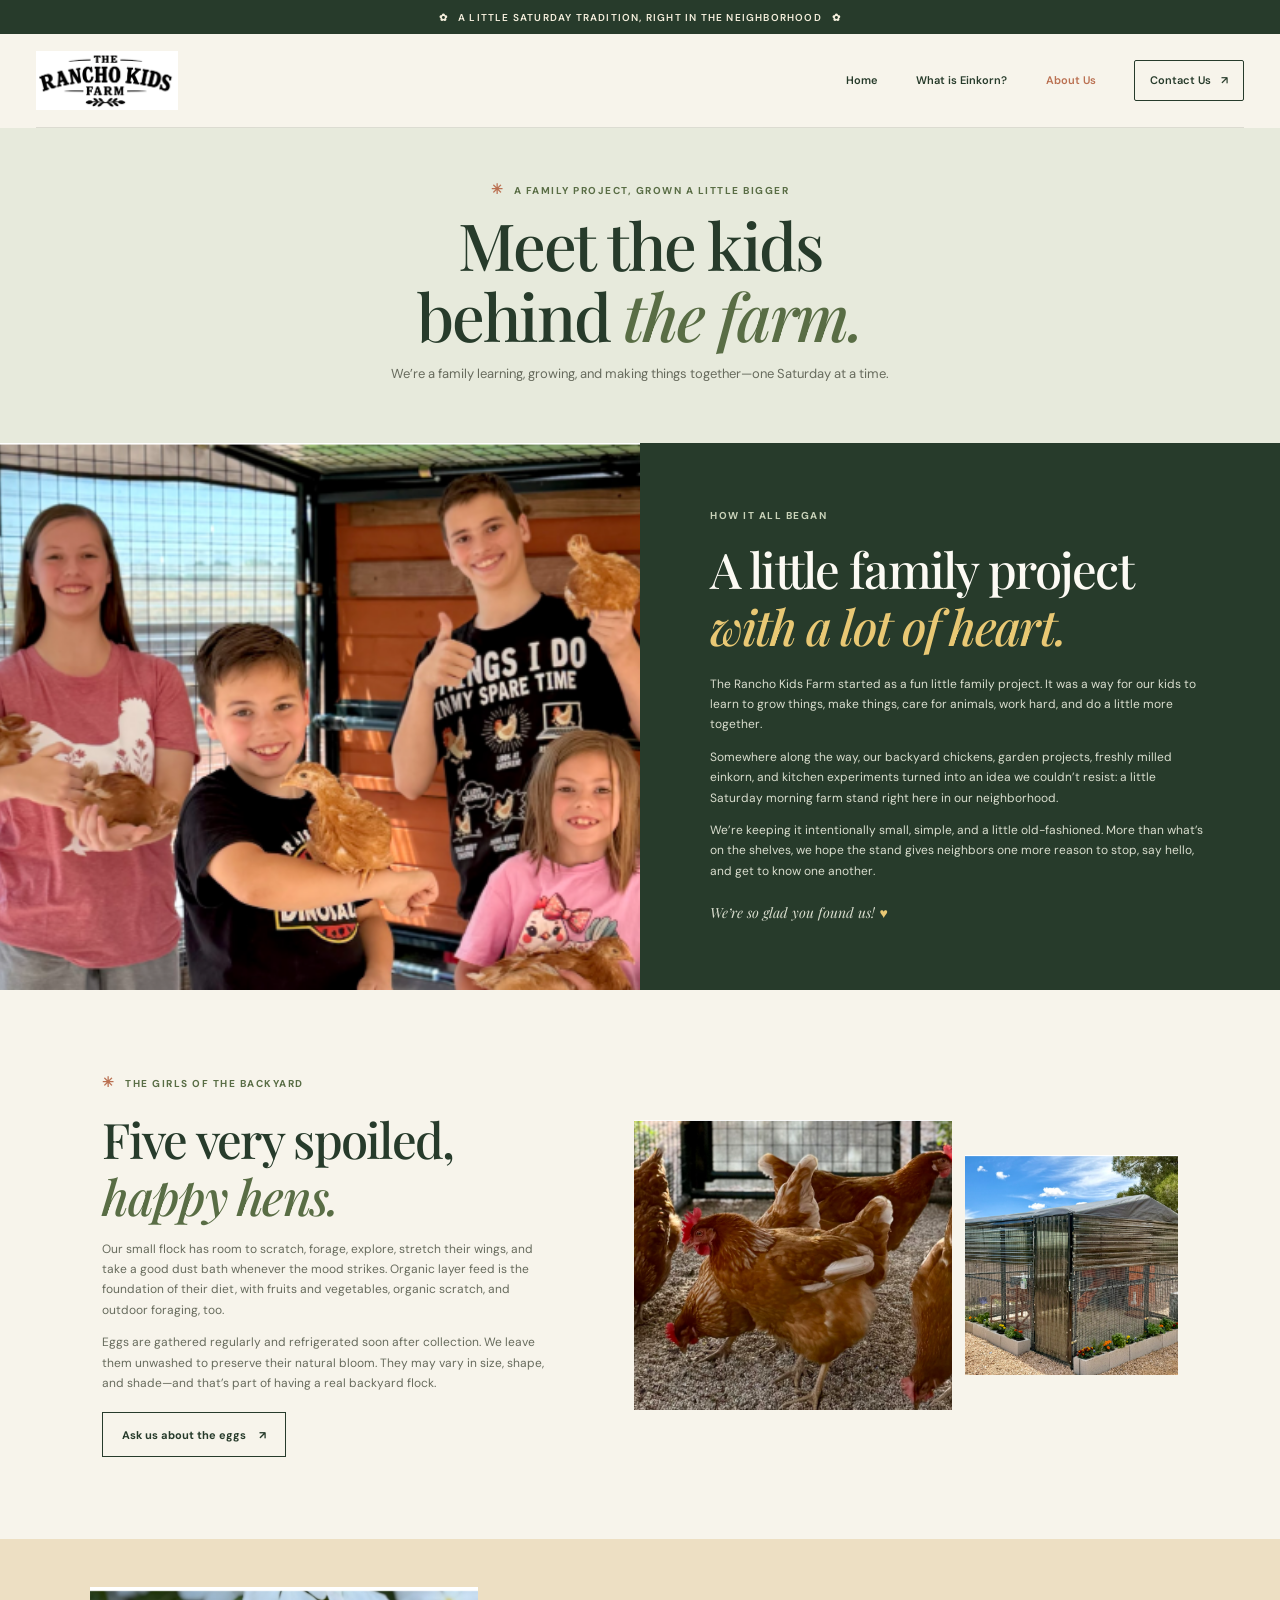
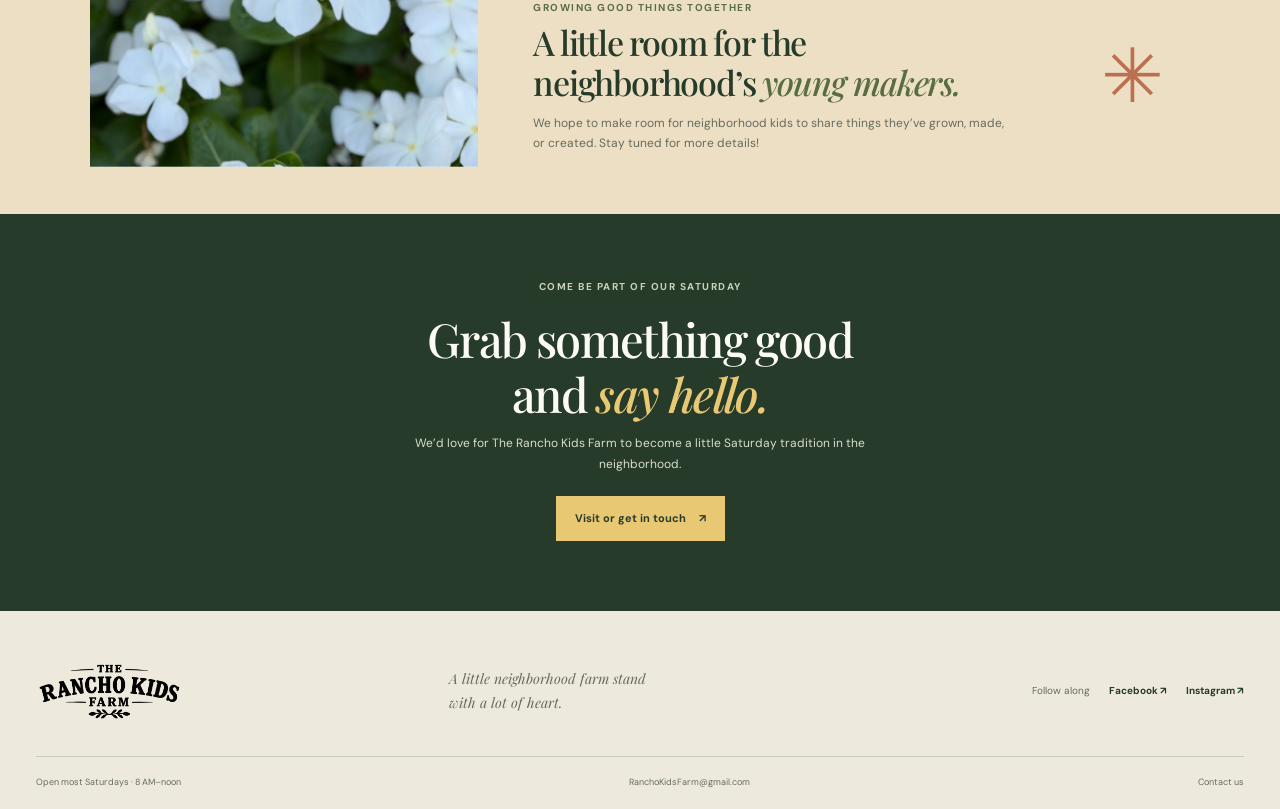
==== about.html @ 4bad3ba6 "Add files via upload" ====
<!doctype html>
<html lang="en">
  <head>
    <meta charset="utf-8">
    <meta name="viewport" content="width=device-width, initial-scale=1">
    <meta name="theme-color" content="#f7f4eb">
    <meta name="description" content="Meet the family, kids, and backyard hens behind The Rancho Kids Farm, a little neighborhood farm stand with a lot of heart.">
    <title>About Us | The Rancho Kids Farm</title>
    <link rel="preconnect" href="https://fonts.googleapis.com">
    <link rel="preconnect" href="https://fonts.gstatic.com" crossorigin>
    <link href="https://fonts.googleapis.com/css2?family=DM+Sans:wght@400;500;600;700&family=Playfair+Display:wght@500;600;700&display=swap" rel="stylesheet">
    <link rel="stylesheet" href="styles.css">
    <script src="script.js" defer></script>
  </head>
  <body>
    <a class="skip-link" href="#main">Skip to content</a>
    <div class="announcement"><span aria-hidden="true">✿</span> A little Saturday tradition, right in the neighborhood <span aria-hidden="true">✿</span></div>
    <header class="site-header">
      <a class="brand" href="index.html" aria-label="The Rancho Kids Farm home"><img src="assets/rancho-kids-farm-logo.png" alt="The Rancho Kids Farm"></a>
      <button class="menu-toggle" type="button" aria-expanded="false" aria-controls="primary-navigation"><span class="menu-toggle__label">Menu</span><span class="menu-toggle__icon" aria-hidden="true"><span></span><span></span></span></button>
      <nav class="navigation" id="primary-navigation" aria-label="Main navigation"><a href="index.html">Home</a><a href="einkorn.html">What is Einkorn?</a><a href="about.html" aria-current="page">About Us</a><a class="navigation__visit" href="contact.html">Contact Us <span aria-hidden="true">↗</span></a></nav>
    </header>
    <main id="main">
      <section class="page-hero page-hero--about">
        <p class="eyebrow"><span>✳</span> A family project, grown a little bigger</p>
        <h1>Meet the kids<br>behind <em>the farm.</em></h1>
        <p>We’re a family learning, growing, and making things together—one Saturday at a time.</p>
      </section>
      <section class="about-story">
        <div class="about-story__image"><img src="assets/rancho-kids.png" alt="The Rancho Kids spending time with their backyard chickens"></div>
        <div class="about-story__copy">
          <p class="eyebrow">How it all began</p><h2>A little family project <em>with a lot of heart.</em></h2>
          <p>The Rancho Kids Farm started as a fun little family project. It was a way for our kids to learn to grow things, make things, care for animals, work hard, and do a little more together.</p>
          <p>Somewhere along the way, our backyard chickens, garden projects, freshly milled einkorn, and kitchen experiments turned into an idea we couldn’t resist: a little Saturday morning farm stand right here in our neighborhood.</p>
          <p>We’re keeping it intentionally small, simple, and a little old-fashioned. More than what’s on the shelves, we hope the stand gives neighbors one more reason to stop, say hello, and get to know one another.</p>
          <p class="about-story__signoff">We’re so glad you found us! <span aria-hidden="true">♥</span></p>
        </div>
      </section>
      <section class="about-hens" id="our-hens">
        <div class="about-hens__copy">
          <p class="eyebrow"><span>✳</span> The girls of the backyard</p><h2>Five very spoiled, <em>happy hens.</em></h2>
          <p>Our small flock has room to scratch, forage, explore, stretch their wings, and take a good dust bath whenever the mood strikes. Organic layer feed is the foundation of their diet, with fruits and vegetables, organic scratch, and outdoor foraging, too.</p>
          <p>Eggs are gathered regularly and refrigerated soon after collection. We leave them unwashed to preserve their natural bloom. They may vary in size, shape, and shade—and that’s part of having a real backyard flock.</p>
          <a class="button button--outline" href="contact.html">Ask us about the eggs <span aria-hidden="true">↗</span></a>
        </div>
        <div class="about-hens__photos"><img src="assets/backyard-hens.png" alt="The backyard hens exploring together" loading="lazy"><img src="assets/hen-run.png" alt="The hens' outdoor run and garden" loading="lazy"></div>
      </section>
      <section class="young-makers young-makers--about">
        <img src="assets/white-flowers.png" alt="" aria-hidden="true" loading="lazy">
        <div class="young-makers__copy"><p class="eyebrow">Growing good things together</p><h2>A little room for the neighborhood’s <em>young makers.</em></h2><p>We hope to make room for neighborhood kids to share things they’ve grown, made, or created. Stay tuned for more details!</p></div>
        <span class="young-makers__doodle" aria-hidden="true">✳</span>
      </section>
      <section class="page-cta"><p class="eyebrow">Come be part of our Saturday</p><h2>Grab something good<br>and <em>say hello.</em></h2><p>We’d love for The Rancho Kids Farm to become a little Saturday tradition in the neighborhood.</p><a class="button button--dark" href="contact.html">Visit or get in touch <span aria-hidden="true">↗</span></a></section>
    </main>
    <footer class="site-footer">
      <div class="site-footer__top"><a class="footer-brand" href="index.html"><img src="assets/rancho-kids-farm-logo.png" alt="The Rancho Kids Farm"></a><p>A little neighborhood farm stand<br>with a lot of heart.</p><div class="footer-social"><span>Follow along</span><a href="https://www.facebook.com/share/19NUJJX9h8/?mibextid=wwXIfr" target="_blank" rel="noreferrer">Facebook <span aria-hidden="true">↗</span></a><a href="https://www.instagram.com/ranchokidsfarm?stkn=aXBlZmxoa2U0Zmg3&utm_source=qr" target="_blank" rel="noreferrer">Instagram <span aria-hidden="true">↗</span></a></div></div>
      <div class="site-footer__bottom"><span>Open most Saturdays · 8 AM–noon</span><a href="mailto:RanchoKidsFarm@gmail.com">RanchoKidsFarm@gmail.com</a><a href="contact.html">Contact us</a></div>
    </footer>
  </body>
</html>
---- styles.css ----
:root {
  color-scheme: light;
  --cream: #f7f4eb;
  --paper: #fcfaf4;
  --ink: #273b2b;
  --olive: #596d45;
  --sage: #dce4d1;
  --clay: #ba7051;
  --yellow: #e9c874;
  --muted: #676b5d;
  --serif: "Playfair Display", Georgia, serif;
  --sans: "DM Sans", Arial, sans-serif;
  --page-width: 1240px;
}

* { box-sizing: border-box; }
html { scroll-behavior: smooth; scroll-padding-top: 94px; }
body { margin: 0; background: var(--cream); color: var(--ink); font-family: var(--sans); font-size: 15px; line-height: 1.7; }
img { display: block; max-width: 100%; }
a { color: inherit; }
button, a { -webkit-tap-highlight-color: transparent; }
::selection { background: var(--yellow); color: var(--ink); }

.skip-link { position: absolute; z-index: 10; top: 8px; left: 8px; transform: translateY(-160%); padding: 10px 14px; background: white; }
.skip-link:focus { transform: translateY(0); }
.announcement { display: flex; min-height: 34px; align-items: center; justify-content: center; gap: 10px; background: var(--ink); color: #f5efdd; font-size: 10px; font-weight: 600; letter-spacing: .12em; text-align: center; text-transform: uppercase; }
.announcement__flower { color: var(--yellow); font-size: 13px; }
.site-header { position: relative; z-index: 5; display: flex; width: min(100% - 72px, var(--page-width)); min-height: 94px; align-items: center; justify-content: space-between; margin: 0 auto; border-bottom: 1px solid rgba(39,59,43,.13); }
.brand { width: 142px; mix-blend-mode: multiply; }
.brand img { width: 100%; }
.navigation { display: flex; align-items: center; gap: clamp(20px, 3vw, 44px); }
.navigation a { font-size: 11px; font-weight: 600; text-decoration: none; }
.navigation a:not(.navigation__visit):hover, .footer-social a:hover, .site-footer__bottom a:hover { color: var(--clay); }
.navigation__visit { padding: 10px 15px; border: 1px solid var(--ink); border-radius: 2px; }
.navigation__visit span { padding-left: 7px; }
.menu-toggle { display: none; }

.hero { position: relative; display: grid; width: min(100% - 72px, var(--page-width)); min-height: 554px; grid-template-columns: .91fr 1.09fr; align-items: center; gap: 7.5%; margin: 0 auto; padding: 46px 0 66px; }
.hero__copy { position: relative; padding: 10px 0 28px 5%; }
.eyebrow { margin: 0 0 17px; color: var(--olive); font-size: 10px; font-weight: 700; letter-spacing: .15em; line-height: 1.5; text-transform: uppercase; }
.eyebrow span { padding-right: 6px; color: var(--clay); font-size: 14px; }
h1, h2, h3, p { margin-top: 0; }
h1, h2 { font-family: var(--serif); font-weight: 500; letter-spacing: -.035em; }
h1 { max-width: 520px; margin-bottom: 19px; font-size: clamp(43px, 5vw, 66px); line-height: 1.1; }
h1 em, h2 em { color: var(--olive); font-weight: 500; }
.hero__intro { max-width: 420px; margin-bottom: 25px; color: var(--muted); font-size: 14px; }
.hero__actions { display: flex; align-items: center; gap: 24px; }
.button { display: inline-flex; min-height: 45px; align-items: center; justify-content: center; gap: 13px; padding: 0 19px; font-size: 11px; font-weight: 700; text-decoration: none; transition: transform .18s ease, background .18s ease; }
.button:hover { transform: translateY(-2px); }
.button--dark { background: var(--ink); color: #fffdf6; }
.button--dark:hover { background: var(--olive); }
.text-link { display: inline-flex; align-items: center; gap: 9px; font-size: 11px; font-weight: 700; text-decoration: none; }
.text-link:hover { color: var(--clay); }
.hero__note { display: flex; align-items: center; gap: 12px; margin-top: 42px; color: var(--muted); font-family: var(--serif); font-size: 12px; font-style: italic; line-height: 1.5; }
.hero__note-star { display: grid; width: 37px; height: 37px; place-items: center; border: 1px solid rgba(39,59,43,.3); border-radius: 50%; color: var(--clay); font-size: 19px; }
.hero__image-wrap { position: relative; height: min(405px, 42vw); min-height: 300px; padding: 0 0 18px 18px; }
.hero__image-wrap::before { position: absolute; z-index: -1; inset: 18px 18px 0 0; border: 1px solid #bdb89f; content: ""; }
.hero__image { width: 100%; height: 100%; object-fit: cover; object-position: 50% center; }
.hero__image-caption { position: absolute; right: -16px; bottom: -5px; display: flex; min-width: 195px; align-items: center; justify-content: space-between; padding: 12px 17px; background: var(--yellow); color: var(--ink); font-family: var(--serif); font-size: 12px; font-style: italic; }
.hero__image-caption span:last-child { font-size: 17px; }
.hero__side-note { position: absolute; right: -28px; bottom: 79px; color: var(--olive); font-size: 8px; font-weight: 700; letter-spacing: .15em; writing-mode: vertical-rl; }

.section-pad { padding: 94px max(36px, calc((100% - var(--page-width)) / 2)); }
.market { background: var(--paper); }
.section-heading { max-width: 590px; margin: 0 auto 43px; }
.section-heading--center { text-align: center; }
.section-heading .eyebrow { margin-bottom: 11px; }
h2 { margin-bottom: 14px; font-size: clamp(34px, 4.1vw, 49px); line-height: 1.17; }
.section-heading > p:last-child { max-width: 490px; margin: 0 auto; color: var(--muted); font-size: 13px; }
.market__grid { display: grid; max-width: var(--page-width); grid-template-columns: repeat(3, 1fr); gap: 25px; margin: 0 auto; }
.market-card { position: relative; padding-bottom: 13px; }
.market-card__image { height: 220px; overflow: hidden; background: var(--sage); }
.market-card__image img { width: 100%; height: 100%; object-fit: cover; transition: transform .45s ease; }
.market-card:hover .market-card__image img { transform: scale(1.035); }
.market-card:nth-child(2) .market-card__image img { object-position: 50% 53%; }
.market-card__number { display: block; margin: 18px 0 5px; color: var(--clay); font-size: 9px; font-weight: 700; letter-spacing: .15em; }
.market-card h3 { margin-bottom: 8px; font-family: var(--serif); font-size: 22px; font-weight: 500; }
.market-card p { min-height: 45px; margin-bottom: 13px; color: var(--muted); font-size: 12px; }
.market__footnote { display: flex; align-items: center; justify-content: center; gap: 10px; margin-top: 38px; color: var(--muted); font-family: var(--serif); font-size: 12px; font-style: italic; text-align: center; }
.market__footnote span { color: var(--clay); font-size: 17px; }

.feature-section { display: grid; grid-template-columns: 1fr 1fr; align-items: center; gap: clamp(40px, 8vw, 110px); padding: 104px max(7%, calc((100% - 1160px) / 2)); }
.feature-section__image { position: relative; height: 440px; }
.feature-section__image > img { width: 100%; height: 100%; object-fit: cover; }
.eggs__image > img { object-position: 48% center; }
.photo-stamp { position: absolute; right: -30px; bottom: 30px; display: flex; width: 122px; height: 122px; flex-direction: column; align-items: center; justify-content: center; gap: 5px; border: 1px solid var(--ink); border-radius: 50%; background: var(--yellow); color: var(--ink); font-family: var(--serif); font-size: 13px; font-style: italic; line-height: 1.2; text-align: center; transform: rotate(7deg); }
.photo-stamp span:last-child { font-size: 14px; }
.feature-section__copy { max-width: 490px; }
.feature-section__copy h2 { margin-bottom: 20px; }
.feature-section__copy > p:not(.eyebrow) { color: var(--muted); font-size: 13px; }
.egg-facts { display: flex; flex-wrap: wrap; gap: 10px 17px; margin: 23px 0 26px; }
.egg-facts div { display: flex; align-items: center; gap: 7px; color: var(--olive); font-size: 10px; font-weight: 600; }
.egg-facts div span:first-child { color: var(--clay); font-size: 15px; }
.button--outline { border: 1px solid var(--ink); }
.button--outline:hover { background: var(--sage); }

.egg-note { padding: 57px 36px; background: #e7eadc; }
.egg-note__inner { display: grid; max-width: 1000px; grid-template-columns: 46px 1fr 260px; align-items: center; gap: 26px; margin: auto; }
.egg-note__icon { align-self: start; color: var(--clay); font-size: 29px; }
.egg-note .eyebrow { margin-bottom: 8px; }
.egg-note h2 { margin-bottom: 8px; font-size: 32px; }
.egg-note__inner > div p:last-child { max-width: 620px; margin: 0; color: var(--muted); font-size: 12px; }
.egg-note img { width: 100%; height: 142px; object-fit: cover; }

.faq { display: grid; grid-template-columns: .77fr 1.23fr; gap: 12%; background: var(--paper); }
.faq__intro { max-width: 330px; }
.faq__intro p:last-child { color: var(--muted); font-size: 13px; }
.faq__list details { border-bottom: 1px solid rgba(39,59,43,.2); }
.faq__list details:first-child { border-top: 1px solid rgba(39,59,43,.2); }
.faq__list summary { position: relative; padding: 17px 34px 17px 0; cursor: pointer; font-family: var(--serif); font-size: 16px; list-style: none; }
.faq__list summary::-webkit-details-marker { display: none; }
.faq__list summary > span::before, .faq__list summary > span::after { position: absolute; top: 26px; right: 6px; width: 12px; height: 1px; background: var(--olive); content: ""; }
.faq__list summary > span::after { transform: rotate(90deg); transition: transform .2s ease; }
.faq__list details[open] summary > span::after { transform: rotate(0); }
.faq__list details p { max-width: 650px; margin: -3px 35px 17px 0; color: var(--muted); font-size: 12px; }

.feature-section--reverse { background: #e7eadc; }
.feature-section--reverse .feature-section__image { order: 2; }
.feature-section--reverse .feature-section__copy { order: 1; justify-self: end; }
.einkorn__image { height: 408px; }
.einkorn__image > img { object-position: center; }
.image-label { position: absolute; right: -20px; bottom: 24px; display: flex; align-items: center; gap: 15px; padding: 14px 18px; background: var(--paper); color: var(--ink); font-family: var(--serif); font-size: 12px; font-style: italic; line-height: 1.3; }
.image-label span:last-child { color: var(--clay); font-size: 19px; }
.grain-callout { display: flex; align-items: flex-start; gap: 11px; margin: 20px 0 24px; padding: 13px; background: rgba(255,255,255,.48); }
.grain-callout__mark { display: grid; width: 20px; height: 20px; flex: 0 0 20px; place-items: center; border: 1px solid var(--clay); border-radius: 50%; color: var(--clay); font-size: 11px; font-weight: 700; }
.grain-callout p { margin: 0; color: var(--muted); font-size: 11px; line-height: 1.6; }
.grain-callout strong { color: var(--ink); }

.grain-goodness { background: var(--paper); }
.grain-goodness .section-heading { margin-bottom: 36px; }
.grain-goodness__grid { display: grid; max-width: 940px; grid-template-columns: repeat(3, 1fr); gap: 45px; margin: 0 auto; text-align: center; }
.grain-goodness__grid article > span { display: grid; width: 38px; height: 38px; place-items: center; margin: 0 auto 12px; border: 1px solid #c4c8b8; border-radius: 50%; color: var(--clay); font-size: 17px; }
.grain-goodness__grid h3 { margin-bottom: 7px; font-family: var(--serif); font-size: 18px; font-weight: 500; }
.grain-goodness__grid p { margin: 0; color: var(--muted); font-size: 11px; }
.grain-goodness__note { max-width: 940px; margin: 36px auto 0; padding: 12px; border-top: 1px solid #d9d9cc; color: var(--muted); font-size: 10px; text-align: center; }

.story { display: grid; min-height: 440px; grid-template-columns: 1fr 1fr; background: var(--ink); color: #faf7eb; }
.story__image { min-height: 440px; }
.story__image img { width: 100%; height: 100%; object-fit: cover; object-position: center; }
.story__copy { align-self: center; max-width: 560px; padding: 65px 11%; }
.story__copy .eyebrow { color: #c9d2b9; }
.story__copy .eyebrow span { color: var(--yellow); }
.story__copy h2 { margin-bottom: 18px; }
.story__copy h2 em { color: #e9c874; }
.story__copy > p:not(.eyebrow) { color: #d9ddce; font-size: 12px; }
.story__signature { margin-top: 20px; font-family: var(--serif); font-size: 14px; font-style: italic; }
.story__signature span { color: var(--yellow); }

.young-makers { position: relative; display: grid; min-height: 275px; grid-template-columns: minmax(100px, .65fr) minmax(280px, 1.25fr) minmax(100px, .65fr); align-items: center; gap: 5%; padding: 38px max(7%, calc((100% - 1120px) / 2)); overflow: hidden; background: #eddfc3; }
.young-makers > img { width: 100%; height: 180px; object-fit: cover; }
.young-makers--about { grid-template-columns: minmax(230px, 1fr) minmax(280px, 1.25fr) minmax(70px, .3fr); }
.young-makers__copy { max-width: 490px; }
.young-makers__copy .eyebrow { margin-bottom: 8px; }
.young-makers__copy h2 { margin-bottom: 10px; font-size: 34px; }
.young-makers__copy > p:last-child { margin: 0; color: var(--muted); font-size: 12px; }
.young-makers__doodle { justify-self: center; color: var(--clay); font-size: 75px; }

.visit { display: grid; grid-template-columns: 1fr .95fr; align-items: center; gap: 9%; background: var(--paper); }
.visit__copy { max-width: 440px; }
.visit__copy > p:not(.eyebrow) { color: var(--muted); font-size: 13px; }
.visit__hours { display: flex; align-items: center; gap: 13px; margin: 25px 0; font-size: 12px; line-height: 1.7; }
.visit__hours strong { font-size: 13px; }
.visit__clock { display: grid; width: 42px; height: 42px; place-items: center; border: 1px solid #bfc4b4; border-radius: 50%; color: var(--clay); font-size: 23px; }
.visit__image { position: relative; height: 325px; }
.visit__image > img { width: 100%; height: 100%; object-fit: cover; }
.visit__sticker { position: absolute; right: -22px; bottom: -20px; display: grid; width: 103px; height: 103px; place-content: center; border-radius: 50%; background: var(--yellow); color: var(--ink); font-family: var(--serif); font-size: 15px; font-style: italic; line-height: 1.15; text-align: center; transform: rotate(8deg); }
.visit__sticker span { margin-top: 3px; color: var(--clay); }

.site-footer { padding: 49px max(36px, calc((100% - var(--page-width)) / 2)) 0; background: #edeadd; }
.site-footer__top { display: grid; grid-template-columns: 1fr 1fr 1fr; align-items: center; gap: 30px; padding-bottom: 34px; }
.footer-brand { width: 150px; mix-blend-mode: multiply; }
.footer-brand img { width: 100%; }
.site-footer__top > p { margin: 0; color: var(--muted); font-family: var(--serif); font-size: 14px; font-style: italic; }
.footer-social { display: flex; align-items: center; justify-content: flex-end; gap: 19px; font-size: 10px; }
.footer-social > span { color: var(--muted); }
.footer-social a { font-weight: 700; text-decoration: none; }
.site-footer__bottom { display: flex; min-height: 53px; align-items: center; justify-content: space-between; gap: 15px; border-top: 1px solid rgba(39,59,43,.17); color: var(--muted); font-size: 9px; }
.site-footer__bottom a { text-decoration: none; }
.navigation a[aria-current="page"]:not(.navigation__visit) { color: var(--clay); }
.navigation__visit[aria-current="page"] { background: var(--ink); color: var(--paper); }

.home-feature { display: grid; grid-template-columns: 1fr 1fr; align-items: center; background: #e7eadc; }
.home-feature__image { aspect-ratio: 555 / 348; }
.home-feature__image img { width: 100%; height: 100%; object-fit: contain; }
.home-feature__copy { max-width: 510px; padding: 55px 12%; }
.home-feature__copy h2 { margin-bottom: 17px; }
.home-feature__copy > p:not(.eyebrow) { margin-bottom: 20px; color: var(--muted); font-size: 13px; }
.home-einkorn { display: grid; min-height: 290px; grid-template-columns: 1fr 1fr; align-items: center; gap: 8%; padding: 50px max(8%, calc((100% - 1050px) / 2)); background: #eddfc3; }
.home-einkorn > div { max-width: 450px; }
.home-einkorn h2 { margin-bottom: 10px; }
.home-einkorn > div > p:not(.eyebrow) { margin-bottom: 20px; color: var(--muted); font-size: 12px; }
.home-einkorn > img { width: 100%; height: 170px; object-fit: cover; }
.home-visit, .page-cta { padding: 78px 22px; background: var(--ink); color: var(--paper); text-align: center; }
.home-visit .eyebrow, .page-cta .eyebrow { color: #c9d2b9; }
.home-visit .eyebrow span { color: var(--yellow); }
.home-visit h2, .page-cta h2 { margin-bottom: 12px; }
.home-visit h2 em, .page-cta h2 em { color: var(--yellow); }
.home-visit > p:not(.eyebrow), .page-cta > p:not(.eyebrow) { max-width: 520px; margin: 0 auto 22px; color: #d9ddce; font-size: 12px; }
.home-visit .button, .page-cta .button { background: var(--yellow); color: var(--ink); }
.home-visit .button:hover, .page-cta .button:hover { background: #f1d893; }

.page-hero { position: relative; display: flex; min-height: 315px; flex-direction: column; align-items: center; justify-content: center; padding: 50px 24px 57px; overflow: hidden; background: #e7eadc; text-align: center; }
.page-hero--einkorn { background: #eddfc3; }
.page-hero--about { background: #e7eadc; }
.page-hero--contact { background: #eddfc3; }
.page-hero .eyebrow { margin-bottom: 9px; }
.page-hero h1 { max-width: 700px; margin-bottom: 11px; font-size: clamp(44px, 6vw, 65px); }
.page-hero > p:last-of-type { max-width: 520px; margin-bottom: 0; color: var(--muted); font-size: 13px; }

.einkorn-page-intro { padding-top: 81px; padding-bottom: 81px; }
.einkorn-page-intro__image { height: 365px; }
.einkorn-page-intro__image > img { object-position: center; }
.einkorn-details { background: var(--paper); }
.einkorn-details .grain-goodness__grid { max-width: 1030px; }
.einkorn-nutrition { display: grid; grid-template-columns: .9fr 1.1fr; align-items: center; gap: 9%; padding: 78px max(8%, calc((100% - 1100px) / 2)); background: #e7eadc; }
.einkorn-nutrition__image { height: 300px; }
.einkorn-nutrition__image img { width: 100%; height: 100%; object-fit: cover; }
.einkorn-nutrition__copy { max-width: 500px; }
.einkorn-nutrition__copy > p:not(.eyebrow) { color: var(--muted); font-size: 13px; }
.einkorn-nutrition .grain-callout { margin-top: 17px; }
.page-cta { padding-top: 65px; padding-bottom: 70px; }
.page-cta h2 { font-size: clamp(34px, 4vw, 47px); }

.about-story { display: grid; grid-template-columns: 1fr 1fr; background: var(--ink); color: var(--paper); }
.about-story__image { min-height: 490px; }
.about-story__image img { width: 100%; height: 100%; object-fit: cover; }
.about-story__copy { align-self: center; max-width: 640px; padding: 65px 11%; }
.about-story__copy .eyebrow { color: #c9d2b9; }
.about-story__copy h2 { margin-bottom: 19px; }
.about-story__copy h2 em { color: var(--yellow); }
.about-story__copy > p:not(.eyebrow) { color: #d9ddce; font-size: 12px; }
.about-story__signoff { margin: 20px 0 0; font-family: var(--serif); font-size: 14px !important; font-style: italic; }
.about-story__signoff span { color: var(--yellow); }
.about-hens { display: grid; grid-template-columns: .9fr 1.1fr; align-items: center; gap: 8%; padding: 82px max(8%, calc((100% - 1120px) / 2)); }
.about-hens__copy { max-width: 480px; }
.about-hens__copy > p:not(.eyebrow) { color: var(--muted); font-size: 12px; }
.about-hens__copy .button { margin-top: 7px; }
.about-hens__photos { display: grid; grid-template-columns: 1.2fr .8fr; align-items: center; gap: 13px; }
.about-hens__photos img { width: 100%; height: 290px; object-fit: cover; }
.about-hens__photos img:last-child { height: 220px; }

.contact-main { display: grid; grid-template-columns: 1fr .95fr; align-items: center; gap: 10%; padding: 82px max(8%, calc((100% - 1120px) / 2)); background: var(--paper); }
.contact-main__copy { max-width: 470px; }
.contact-main__copy h2 { margin-bottom: 15px; }
.contact-main__copy > p:not(.eyebrow) { color: var(--muted); font-size: 13px; }
.contact-main__image { position: relative; height: 380px; }
.contact-main__image > img { width: 100%; height: 100%; object-fit: cover; }
.contact-main__image .visit__sticker { right: -22px; bottom: -16px; }
.contact-card { display: flex; align-items: flex-start; gap: 14px; margin: 23px 0; }
.contact-card__icon { display: grid; width: 40px; height: 40px; flex: 0 0 40px; place-items: center; border: 1px solid #c4c8b8; border-radius: 50%; color: var(--clay); font-size: 17px; }
.contact-card h3 { margin: 0 0 3px; font-family: var(--serif); font-size: 16px; font-weight: 500; }
.contact-card p, .contact-card a { margin: 0; color: var(--muted); font-size: 11px; line-height: 1.7; }
.contact-card a { text-decoration-color: #b7b6a6; text-underline-offset: 3px; }
.contact-main__copy > .button { margin-top: 4px; }
.contact-social { display: grid; grid-template-columns: 1fr 1fr 1fr; align-items: center; gap: 21px; padding: 60px max(8%, calc((100% - 1120px) / 2)); background: #e7eadc; }
.contact-social__intro h2 { margin-bottom: 8px; }
.contact-social__intro > p:last-child { margin: 0; color: var(--muted); font-size: 11px; }
.social-card { display: flex; min-height: 80px; align-items: center; gap: 12px; padding: 14px; border: 1px solid rgba(39,59,43,.22); background: rgba(255,255,255,.25); text-decoration: none; transition: background .2s ease, transform .2s ease; }
.social-card:hover { transform: translateY(-2px); background: rgba(255,255,255,.65); }
.social-card__icon { display: grid; width: 35px; height: 35px; flex: 0 0 35px; place-items: center; border-radius: 50%; background: var(--ink); color: white; font-family: Arial, sans-serif; font-size: 23px; font-weight: 700; }
.social-card__icon--instagram { font-size: 25px; font-weight: 400; }
.social-card__icon-image { width: 35px; height: 35px; flex: 0 0 35px; border-radius: 50%; object-fit: cover; }
.social-card > span:nth-child(2) { display: flex; flex: 1; flex-direction: column; }
.social-card strong { font-family: var(--serif); font-size: 15px; font-weight: 500; }
.social-card small { color: var(--muted); font-size: 9px; }
.social-card__arrow { align-self: flex-start; color: var(--olive); font-size: 13px; }

@media (min-width: 1500px) {
  .hero__side-note { right: -55px; }
}
@media (max-width: 900px) {
  .site-header, .hero { width: min(100% - 44px, var(--page-width)); }
  .hero { gap: 4%; }
  .hero__copy { padding-left: 0; }
  .hero__image-wrap { height: 370px; }
  .feature-section { gap: 55px; padding-right: 6%; padding-left: 6%; }
  .feature-section__image { height: 380px; }
  .faq { gap: 7%; }
  .story__copy { padding-right: 8%; padding-left: 8%; }
  .young-makers { grid-template-columns: .6fr 1.5fr .45fr; }
  .footer-social { flex-wrap: wrap; gap: 8px 15px; }
}
@media (max-width: 680px) {
  html { scroll-padding-top: 75px; }
  .announcement { min-height: 31px; padding: 0 8px; font-size: 8px; letter-spacing: .08em; }
  .site-header { width: calc(100% - 36px); min-height: 75px; }
  .brand { width: 117px; }
  .menu-toggle { display: flex; align-items: center; gap: 10px; padding: 8px 0 8px 12px; border: 0; background: transparent; color: var(--ink); font: 600 10px var(--sans); }
  .menu-toggle__icon { display: flex; width: 20px; flex-direction: column; gap: 5px; }
  .menu-toggle__icon span { height: 1px; background: currentColor; transition: transform .2s ease; }
  .menu-toggle[aria-expanded="true"] .menu-toggle__icon span:first-child { transform: translateY(3px) rotate(45deg); }
  .menu-toggle[aria-expanded="true"] .menu-toggle__icon span:last-child { transform: translateY(-3px) rotate(-45deg); }
  .navigation { position: absolute; top: calc(100% + 1px); right: -18px; left: -18px; display: none; align-items: stretch; gap: 0; padding: 9px 18px 18px; border-bottom: 1px solid rgba(39,59,43,.15); background: var(--cream); }
  .navigation.is-open { display: flex; flex-direction: column; }
  .navigation a { padding: 12px 2px; border-bottom: 1px solid rgba(39,59,43,.1); font-size: 12px; }
  .navigation .navigation__visit { align-self: flex-start; margin-top: 12px; padding: 10px 14px; border: 1px solid var(--ink); }
  .hero { width: calc(100% - 40px); grid-template-columns: 1fr; gap: 15px; padding: 47px 0 67px; }
  .hero__copy { padding: 0; }
  .eyebrow { margin-bottom: 13px; font-size: 9px; }
  h1 { max-width: 480px; font-size: clamp(43px, 12vw, 58px); }
  .hero__intro { max-width: 450px; font-size: 13px; }
  .hero__note { margin-top: 24px; }
  .hero__image-wrap { height: 58vw; min-height: 235px; max-height: 360px; margin: 0 10px 0 0; }
  .hero__side-note { right: -12px; bottom: 30px; }
  .section-pad { padding: 69px 21px; }
  .section-heading { margin-bottom: 30px; }
  h2 { font-size: clamp(33px, 9vw, 43px); }
  .section-heading > p:last-child { font-size: 12px; }
  .market__grid { grid-template-columns: 1fr; gap: 30px; }
  .market-card__image { height: 58vw; max-height: 310px; }
  .market-card p { min-height: 0; }
  .market__footnote { align-items: flex-start; font-size: 11px; }
  .feature-section { grid-template-columns: 1fr; gap: 36px; padding: 67px 24px 72px; }
  .feature-section__image { height: 66vw; min-height: 240px; max-height: 390px; margin-right: 9px; }
  .feature-section__copy { max-width: none; }
  .photo-stamp { right: -15px; width: 99px; height: 99px; font-size: 11px; }
  .feature-section__copy > p:not(.eyebrow) { font-size: 12px; }
  .egg-facts { gap: 9px 14px; }
  .egg-note { padding: 43px 23px; }
  .egg-note__inner { grid-template-columns: 27px 1fr; gap: 12px; }
  .egg-note__icon { font-size: 23px; }
  .egg-note h2 { font-size: 29px; }
  .egg-note__inner > div p:last-child { font-size: 11px; }
  .egg-note img { grid-column: 2; height: 135px; margin-top: 8px; }
  .faq { grid-template-columns: 1fr; gap: 22px; }
  .faq__intro { max-width: 450px; }
  .faq__list summary { font-size: 15px; }
  .feature-section--reverse .feature-section__image, .feature-section--reverse .feature-section__copy { order: initial; }
  .einkorn__image { height: 64vw; }
  .image-label { right: -9px; }
  .grain-goodness__grid { grid-template-columns: 1fr; gap: 28px; }
  .grain-goodness__grid article { max-width: 330px; margin: 0 auto; }
  .grain-goodness__note { margin-top: 27px; font-size: 10px; }
  .story { grid-template-columns: 1fr; }
  .story__image { min-height: 0; height: 70vw; max-height: 430px; }
  .story__copy { max-width: none; padding: 47px 25px 55px; }
  .story__copy > p:not(.eyebrow) { font-size: 12px; }
  .young-makers { grid-template-columns: 1fr; gap: 19px; padding: 35px 23px; }
  .young-makers > img { width: 100%; height: 115px; }
  .young-makers__copy h2 { font-size: 31px; }
  .young-makers__doodle { position: absolute; right: 20px; bottom: 12px; font-size: 38px; }
  .visit { grid-template-columns: 1fr; gap: 38px; }
  .visit__image { height: 62vw; min-height: 220px; margin-right: 9px; }
  .visit__sticker { right: -12px; width: 85px; height: 85px; font-size: 13px; }
  .site-footer { padding: 38px 22px 0; }
  .site-footer__top { grid-template-columns: 1fr 1fr; gap: 19px; }
  .footer-brand { width: 127px; }
  .site-footer__top > p { justify-self: end; font-size: 12px; }
  .footer-social { grid-column: 1 / -1; justify-content: flex-start; gap: 17px; }
  .site-footer__bottom { flex-wrap: wrap; justify-content: flex-start; gap: 6px 17px; padding: 13px 0; font-size: 9px; }
}
@media (prefers-reduced-motion: reduce) {
  *, *::before, *::after { scroll-behavior: auto !important; transition-duration: .01ms !important; }
}
@media (max-width: 900px) {
  .home-feature__copy { padding-right: 8%; padding-left: 8%; }
  .about-story__copy { padding-right: 8%; padding-left: 8%; }
  .about-hens, .contact-main, .einkorn-nutrition { gap: 6%; padding-right: 6%; padding-left: 6%; }
  .contact-social { grid-template-columns: 1fr 1fr; }
  .contact-social__intro { grid-column: 1 / -1; }
  .young-makers--about { grid-template-columns: minmax(200px, .9fr) minmax(260px, 1.5fr) minmax(50px, .25fr); }
}
@media (max-width: 680px) {
  .home-feature { grid-template-columns: 1fr; }
  .home-feature__image { width: 100%; }
  .home-feature__copy { max-width: none; padding: 43px 24px 49px; }
  .home-einkorn { grid-template-columns: 1fr; gap: 25px; padding: 45px 23px; }
  .home-einkorn > img { height: 130px; }
  .home-visit, .page-cta { padding: 58px 22px; }
  .page-hero { min-height: 270px; padding: 42px 22px; }
  .page-hero h1 { font-size: clamp(43px, 12vw, 57px); }
  .page-hero > p:last-of-type { max-width: 400px; font-size: 12px; }
  .einkorn-page-intro { padding-top: 58px; padding-bottom: 62px; }
  .einkorn-page-intro__image { height: 62vw; }
  .einkorn-nutrition { grid-template-columns: 1fr; gap: 27px; padding: 57px 23px; }
  .einkorn-nutrition__image { height: 57vw; min-height: 210px; }
  .about-story { grid-template-columns: 1fr; }
  .about-story__image { min-height: 0; height: 68vw; max-height: 390px; }
  .about-story__copy { max-width: none; padding: 43px 24px 50px; }
  .about-hens { grid-template-columns: 1fr; gap: 31px; padding: 58px 23px; }
  .about-hens__photos img { height: 52vw; min-height: 180px; }
  .about-hens__photos img:last-child { height: 41vw; min-height: 150px; }
  .contact-main { grid-template-columns: 1fr; gap: 37px; padding: 57px 23px 69px; }
  .contact-main__image { height: 60vw; min-height: 225px; margin-right: 8px; }
  .contact-main__image .visit__sticker { right: -12px; }
  .contact-social { grid-template-columns: 1fr; gap: 12px; padding: 45px 23px; }
  .contact-social__intro { grid-column: auto; margin-bottom: 9px; }
}
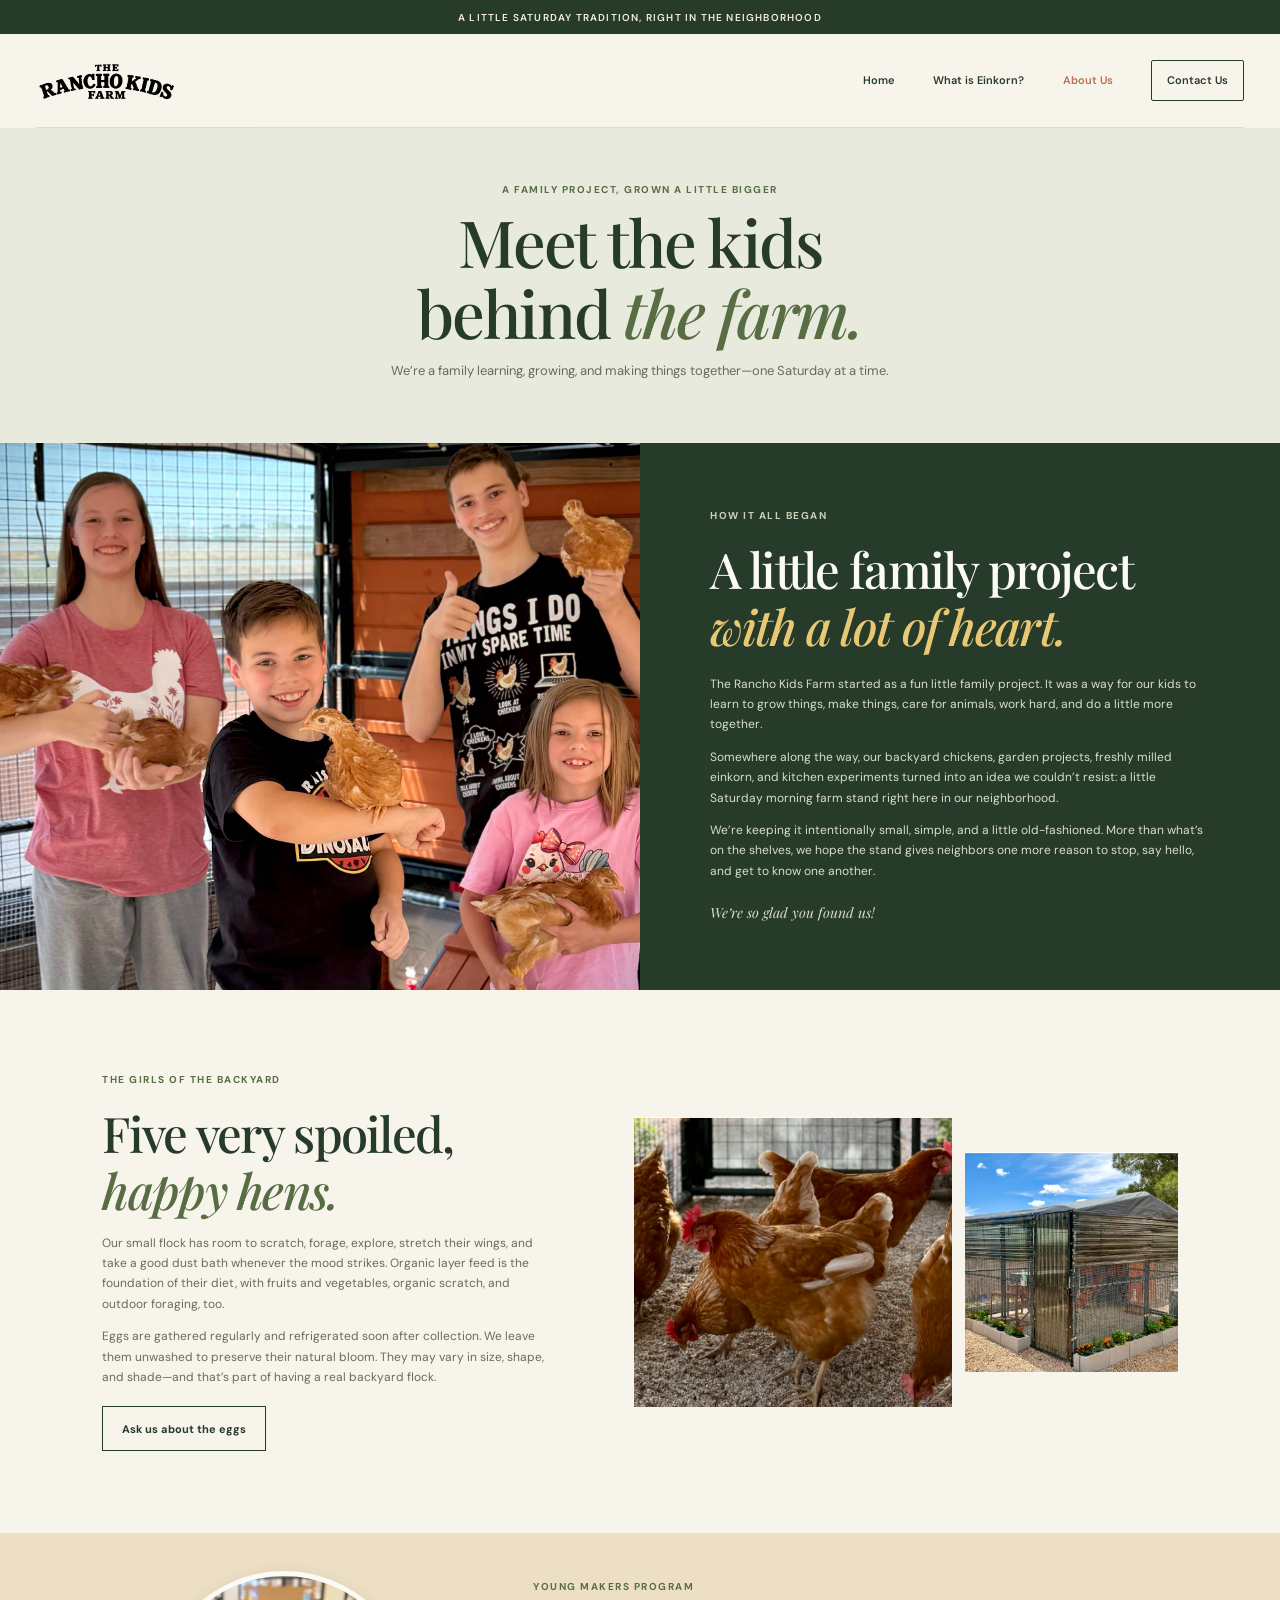
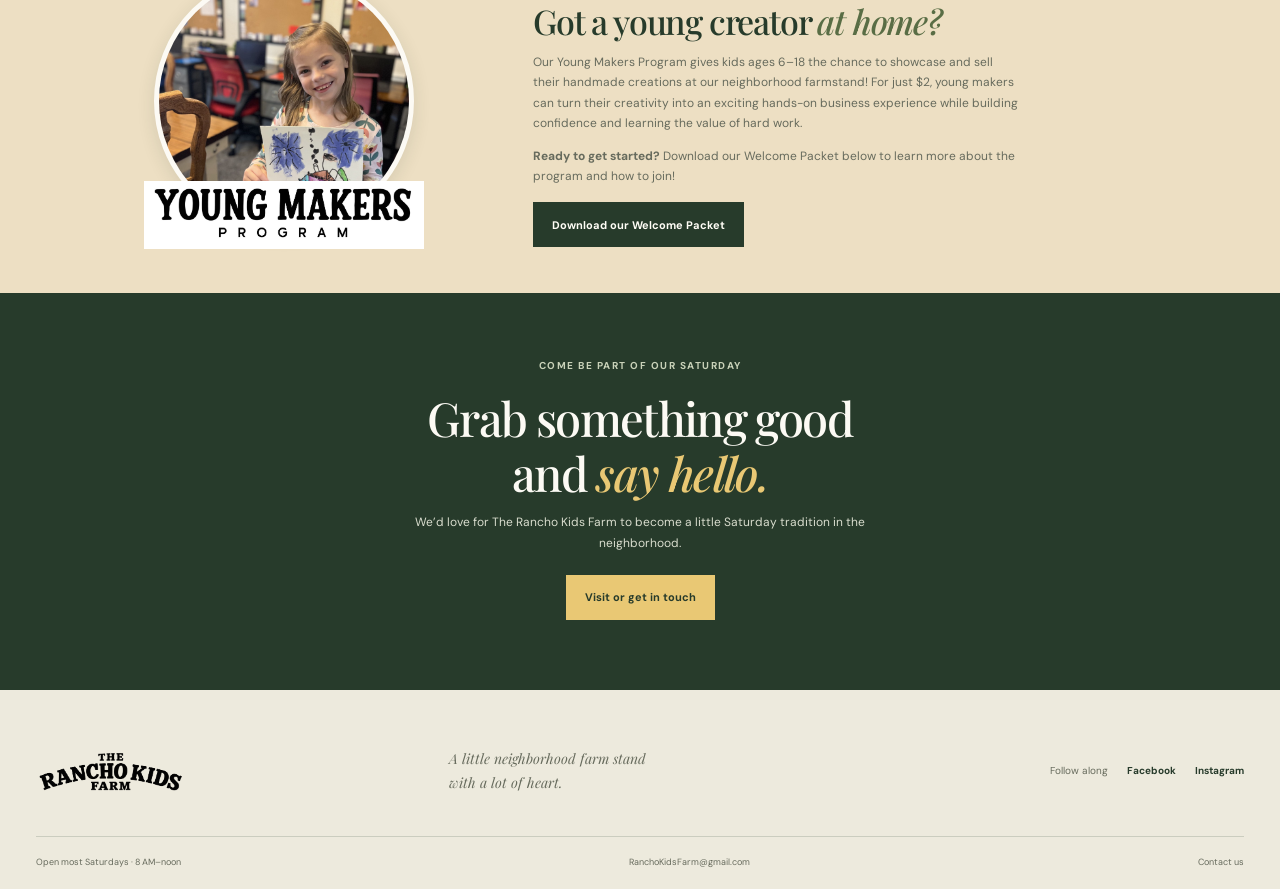
==== commit 9560741f: "Add files via upload" ====
--- a/about.html
+++ b/about.html
@@ -14,15 +14,15 @@
   </head>
   <body>
     <a class="skip-link" href="#main">Skip to content</a>
-    <div class="announcement"><span aria-hidden="true">✿</span> A little Saturday tradition, right in the neighborhood <span aria-hidden="true">✿</span></div>
+    <div class="announcement">A little Saturday tradition, right in the neighborhood</div>
     <header class="site-header">
       <a class="brand" href="index.html" aria-label="The Rancho Kids Farm home"><img src="assets/rancho-kids-farm-logo.png" alt="The Rancho Kids Farm"></a>
       <button class="menu-toggle" type="button" aria-expanded="false" aria-controls="primary-navigation"><span class="menu-toggle__label">Menu</span><span class="menu-toggle__icon" aria-hidden="true"><span></span><span></span></span></button>
-      <nav class="navigation" id="primary-navigation" aria-label="Main navigation"><a href="index.html">Home</a><a href="einkorn.html">What is Einkorn?</a><a href="about.html" aria-current="page">About Us</a><a class="navigation__visit" href="contact.html">Contact Us <span aria-hidden="true">↗</span></a></nav>
+      <nav class="navigation" id="primary-navigation" aria-label="Main navigation"><a href="index.html">Home</a><a href="einkorn.html">What is Einkorn?</a><a href="about.html" aria-current="page">About Us</a><a class="navigation__visit" href="contact.html">Contact Us</a></nav>
     </header>
     <main id="main">
       <section class="page-hero page-hero--about">
-        <p class="eyebrow"><span>✳</span> A family project, grown a little bigger</p>
+        <p class="eyebrow">A family project, grown a little bigger</p>
         <h1>Meet the kids<br>behind <em>the farm.</em></h1>
         <p>We’re a family learning, growing, and making things together—one Saturday at a time.</p>
       </section>
@@ -33,27 +33,29 @@
           <p>The Rancho Kids Farm started as a fun little family project. It was a way for our kids to learn to grow things, make things, care for animals, work hard, and do a little more together.</p>
           <p>Somewhere along the way, our backyard chickens, garden projects, freshly milled einkorn, and kitchen experiments turned into an idea we couldn’t resist: a little Saturday morning farm stand right here in our neighborhood.</p>
           <p>We’re keeping it intentionally small, simple, and a little old-fashioned. More than what’s on the shelves, we hope the stand gives neighbors one more reason to stop, say hello, and get to know one another.</p>
-          <p class="about-story__signoff">We’re so glad you found us! <span aria-hidden="true">♥</span></p>
+          <p class="about-story__signoff">We’re so glad you found us!</p>
         </div>
       </section>
       <section class="about-hens" id="our-hens">
         <div class="about-hens__copy">
-          <p class="eyebrow"><span>✳</span> The girls of the backyard</p><h2>Five very spoiled, <em>happy hens.</em></h2>
+          <p class="eyebrow">The girls of the backyard</p><h2>Five very spoiled, <em>happy hens.</em></h2>
           <p>Our small flock has room to scratch, forage, explore, stretch their wings, and take a good dust bath whenever the mood strikes. Organic layer feed is the foundation of their diet, with fruits and vegetables, organic scratch, and outdoor foraging, too.</p>
           <p>Eggs are gathered regularly and refrigerated soon after collection. We leave them unwashed to preserve their natural bloom. They may vary in size, shape, and shade—and that’s part of having a real backyard flock.</p>
-          <a class="button button--outline" href="contact.html">Ask us about the eggs <span aria-hidden="true">↗</span></a>
+          <a class="button button--outline" href="contact.html">Ask us about the eggs</a>
         </div>
         <div class="about-hens__photos"><img src="assets/backyard-hens.png" alt="The backyard hens exploring together" loading="lazy"><img src="assets/hen-run.png" alt="The hens' outdoor run and garden" loading="lazy"></div>
       </section>
       <section class="young-makers young-makers--about">
-        <img src="assets/white-flowers.png" alt="" aria-hidden="true" loading="lazy">
-        <div class="young-makers__copy"><p class="eyebrow">Growing good things together</p><h2>A little room for the neighborhood’s <em>young makers.</em></h2><p>We hope to make room for neighborhood kids to share things they’ve grown, made, or created. Stay tuned for more details!</p></div>
-        <span class="young-makers__doodle" aria-hidden="true">✳</span>
+        <div class="young-makers__portrait">
+          <img class="young-makers__portrait-photo" src="assets/young-makers-featured-creator.png" alt="Young Makers Program creator holding her artwork" loading="lazy">
+          <img class="young-makers__logo" src="assets/young-makers-program-logo.png" alt="Young Makers Program" loading="lazy">
+        </div>
+        <div class="young-makers__copy"><p class="eyebrow">Young Makers Program</p><h2>Got a young creator <em>at home?</em></h2><p>Our Young Makers Program gives kids ages 6–18 the chance to showcase and sell their handmade creations at our neighborhood farmstand! For just $2, young makers can turn their creativity into an exciting hands-on business experience while building confidence and learning the value of hard work.</p><p><strong>Ready to get started?</strong> Download our Welcome Packet below to learn more about the program and how to join!</p><a class="button button--dark" href="young-makers-packet/young-makers-packet.pdf" download="Welcome-Packet.pdf">Download our Welcome Packet</a></div>
       </section>
-      <section class="page-cta"><p class="eyebrow">Come be part of our Saturday</p><h2>Grab something good<br>and <em>say hello.</em></h2><p>We’d love for The Rancho Kids Farm to become a little Saturday tradition in the neighborhood.</p><a class="button button--dark" href="contact.html">Visit or get in touch <span aria-hidden="true">↗</span></a></section>
+      <section class="page-cta"><p class="eyebrow">Come be part of our Saturday</p><h2>Grab something good<br>and <em>say hello.</em></h2><p>We’d love for The Rancho Kids Farm to become a little Saturday tradition in the neighborhood.</p><a class="button button--dark" href="contact.html">Visit or get in touch</a></section>
     </main>
     <footer class="site-footer">
-      <div class="site-footer__top"><a class="footer-brand" href="index.html"><img src="assets/rancho-kids-farm-logo.png" alt="The Rancho Kids Farm"></a><p>A little neighborhood farm stand<br>with a lot of heart.</p><div class="footer-social"><span>Follow along</span><a href="https://www.facebook.com/share/19NUJJX9h8/?mibextid=wwXIfr" target="_blank" rel="noreferrer">Facebook <span aria-hidden="true">↗</span></a><a href="https://www.instagram.com/ranchokidsfarm?stkn=aXBlZmxoa2U0Zmg3&utm_source=qr" target="_blank" rel="noreferrer">Instagram <span aria-hidden="true">↗</span></a></div></div>
+      <div class="site-footer__top"><a class="footer-brand" href="index.html"><img src="assets/rancho-kids-farm-logo.png" alt="The Rancho Kids Farm"></a><p>A little neighborhood farm stand<br>with a lot of heart.</p><div class="footer-social"><span>Follow along</span><a href="https://www.facebook.com/share/19NUJJX9h8/?mibextid=wwXIfr" target="_blank" rel="noreferrer">Facebook</a><a href="https://www.instagram.com/ranchokidsfarm?stkn=aXBlZmxoa2U0Zmg3&utm_source=qr" target="_blank" rel="noreferrer">Instagram</a></div></div>
       <div class="site-footer__bottom"><span>Open most Saturdays · 8 AM–noon</span><a href="mailto:RanchoKidsFarm@gmail.com">RanchoKidsFarm@gmail.com</a><a href="contact.html">Contact us</a></div>
     </footer>
   </body>
--- a/styles.css
+++ b/styles.css
@@ -32,7 +32,6 @@
 .navigation a { font-size: 11px; font-weight: 600; text-decoration: none; }
 .navigation a:not(.navigation__visit):hover, .footer-social a:hover, .site-footer__bottom a:hover { color: var(--clay); }
 .navigation__visit { padding: 10px 15px; border: 1px solid var(--ink); border-radius: 2px; }
-.navigation__visit span { padding-left: 7px; }
 .menu-toggle { display: none; }
 
 .hero { position: relative; display: grid; width: min(100% - 72px, var(--page-width)); min-height: 554px; grid-template-columns: .91fr 1.09fr; align-items: center; gap: 7.5%; margin: 0 auto; padding: 46px 0 66px; }
@@ -51,8 +50,7 @@
 .button--dark:hover { background: var(--olive); }
 .text-link { display: inline-flex; align-items: center; gap: 9px; font-size: 11px; font-weight: 700; text-decoration: none; }
 .text-link:hover { color: var(--clay); }
-.hero__note { display: flex; align-items: center; gap: 12px; margin-top: 42px; color: var(--muted); font-family: var(--serif); font-size: 12px; font-style: italic; line-height: 1.5; }
-.hero__note-star { display: grid; width: 37px; height: 37px; place-items: center; border: 1px solid rgba(39,59,43,.3); border-radius: 50%; color: var(--clay); font-size: 19px; }
+.hero__note { margin-top: 42px; color: var(--muted); font-family: var(--serif); font-size: 12px; font-style: italic; line-height: 1.5; }
 .hero__image-wrap { position: relative; height: min(405px, 42vw); min-height: 300px; padding: 0 0 18px 18px; }
 .hero__image-wrap::before { position: absolute; z-index: -1; inset: 18px 18px 0 0; border: 1px solid #bdb89f; content: ""; }
 .hero__image { width: 100%; height: 100%; object-fit: cover; object-position: 50% center; }
@@ -76,8 +74,7 @@
 .market-card__number { display: block; margin: 18px 0 5px; color: var(--clay); font-size: 9px; font-weight: 700; letter-spacing: .15em; }
 .market-card h3 { margin-bottom: 8px; font-family: var(--serif); font-size: 22px; font-weight: 500; }
 .market-card p { min-height: 45px; margin-bottom: 13px; color: var(--muted); font-size: 12px; }
-.market__footnote { display: flex; align-items: center; justify-content: center; gap: 10px; margin-top: 38px; color: var(--muted); font-family: var(--serif); font-size: 12px; font-style: italic; text-align: center; }
-.market__footnote span { color: var(--clay); font-size: 17px; }
+.market__footnote { margin-top: 38px; color: var(--muted); font-family: var(--serif); font-size: 12px; font-style: italic; text-align: center; }
 
 .feature-section { display: grid; grid-template-columns: 1fr 1fr; align-items: center; gap: clamp(40px, 8vw, 110px); padding: 104px max(7%, calc((100% - 1160px) / 2)); }
 .feature-section__image { position: relative; height: 440px; }
@@ -119,8 +116,7 @@
 .feature-section--reverse .feature-section__copy { order: 1; justify-self: end; }
 .einkorn__image { height: 408px; }
 .einkorn__image > img { object-position: center; }
-.image-label { position: absolute; right: -20px; bottom: 24px; display: flex; align-items: center; gap: 15px; padding: 14px 18px; background: var(--paper); color: var(--ink); font-family: var(--serif); font-size: 12px; font-style: italic; line-height: 1.3; }
-.image-label span:last-child { color: var(--clay); font-size: 19px; }
+.image-label { position: absolute; right: -20px; bottom: 24px; display: flex; align-items: center; padding: 14px 18px; background: var(--paper); color: var(--ink); font-family: var(--serif); font-size: 12px; font-style: italic; line-height: 1.3; }
 .grain-callout { display: flex; align-items: flex-start; gap: 11px; margin: 20px 0 24px; padding: 13px; background: rgba(255,255,255,.48); }
 .grain-callout__mark { display: grid; width: 20px; height: 20px; flex: 0 0 20px; place-items: center; border: 1px solid var(--clay); border-radius: 50%; color: var(--clay); font-size: 11px; font-weight: 700; }
 .grain-callout p { margin: 0; color: var(--muted); font-size: 11px; line-height: 1.6; }
@@ -129,7 +125,6 @@
 .grain-goodness { background: var(--paper); }
 .grain-goodness .section-heading { margin-bottom: 36px; }
 .grain-goodness__grid { display: grid; max-width: 940px; grid-template-columns: repeat(3, 1fr); gap: 45px; margin: 0 auto; text-align: center; }
-.grain-goodness__grid article > span { display: grid; width: 38px; height: 38px; place-items: center; margin: 0 auto 12px; border: 1px solid #c4c8b8; border-radius: 50%; color: var(--clay); font-size: 17px; }
 .grain-goodness__grid h3 { margin-bottom: 7px; font-family: var(--serif); font-size: 18px; font-weight: 500; }
 .grain-goodness__grid p { margin: 0; color: var(--muted); font-size: 11px; }
 .grain-goodness__note { max-width: 940px; margin: 36px auto 0; padding: 12px; border-top: 1px solid #d9d9cc; color: var(--muted); font-size: 10px; text-align: center; }
@@ -148,11 +143,17 @@
 
 .young-makers { position: relative; display: grid; min-height: 275px; grid-template-columns: minmax(100px, .65fr) minmax(280px, 1.25fr) minmax(100px, .65fr); align-items: center; gap: 5%; padding: 38px max(7%, calc((100% - 1120px) / 2)); overflow: hidden; background: #eddfc3; }
 .young-makers > img { width: 100%; height: 180px; object-fit: cover; }
+.young-makers > img.young-makers__logo { object-fit: contain; }
 .young-makers--about { grid-template-columns: minmax(230px, 1fr) minmax(280px, 1.25fr) minmax(70px, .3fr); }
+.young-makers__portrait { position: relative; width: min(100%, 260px); aspect-ratio: 1; justify-self: center; margin-bottom: 24px; border: 5px solid var(--paper); border-radius: 50%; background: var(--paper); box-shadow: 0 5px 18px rgba(39,59,43,.12); }
+.young-makers__portrait-photo { width: 100%; height: 100%; border-radius: 50%; object-fit: cover; object-position: center 40%; }
+.young-makers__portrait > .young-makers__logo { position: absolute; z-index: 1; bottom: -9%; left: 50%; width: 112%; height: auto; max-width: none; object-fit: contain; transform: translateX(-50%); }
 .young-makers__copy { max-width: 490px; }
 .young-makers__copy .eyebrow { margin-bottom: 8px; }
 .young-makers__copy h2 { margin-bottom: 10px; font-size: 34px; }
-.young-makers__copy > p:last-child { margin: 0; color: var(--muted); font-size: 12px; }
+.young-makers__copy > p:not(.eyebrow) { margin: 0; color: var(--muted); font-size: 12px; }
+.young-makers__copy > p:not(.eyebrow) + p:not(.eyebrow) { margin-top: 12px; }
+.young-makers__copy .button { margin-top: 16px; }
 .young-makers__doodle { justify-self: center; color: var(--clay); font-size: 75px; }
 
 .visit { display: grid; grid-template-columns: 1fr .95fr; align-items: center; gap: 9%; background: var(--paper); }
@@ -246,8 +247,7 @@
 .contact-main__image { position: relative; height: 380px; }
 .contact-main__image > img { width: 100%; height: 100%; object-fit: cover; }
 .contact-main__image .visit__sticker { right: -22px; bottom: -16px; }
-.contact-card { display: flex; align-items: flex-start; gap: 14px; margin: 23px 0; }
-.contact-card__icon { display: grid; width: 40px; height: 40px; flex: 0 0 40px; place-items: center; border: 1px solid #c4c8b8; border-radius: 50%; color: var(--clay); font-size: 17px; }
+.contact-card { margin: 23px 0; }
 .contact-card h3 { margin: 0 0 3px; font-family: var(--serif); font-size: 16px; font-weight: 500; }
 .contact-card p, .contact-card a { margin: 0; color: var(--muted); font-size: 11px; line-height: 1.7; }
 .contact-card a { text-decoration-color: #b7b6a6; text-underline-offset: 3px; }
@@ -263,7 +263,6 @@
 .social-card > span:nth-child(2) { display: flex; flex: 1; flex-direction: column; }
 .social-card strong { font-family: var(--serif); font-size: 15px; font-weight: 500; }
 .social-card small { color: var(--muted); font-size: 9px; }
-.social-card__arrow { align-self: flex-start; color: var(--olive); font-size: 13px; }
 
 @media (min-width: 1500px) {
   .hero__side-note { right: -55px; }
@@ -336,7 +335,8 @@
   .story__copy { max-width: none; padding: 47px 25px 55px; }
   .story__copy > p:not(.eyebrow) { font-size: 12px; }
   .young-makers { grid-template-columns: 1fr; gap: 19px; padding: 35px 23px; }
-  .young-makers > img { width: 100%; height: 115px; }
+  .young-makers__portrait { width: min(72vw, 260px); margin: 0 auto 5px; }
+  .young-makers__copy .button { margin-top: 13px; }
   .young-makers__copy h2 { font-size: 31px; }
   .young-makers__doodle { position: absolute; right: 20px; bottom: 12px; font-size: 38px; }
   .visit { grid-template-columns: 1fr; gap: 38px; }
@@ -386,3 +386,6 @@
   .contact-social { grid-template-columns: 1fr; gap: 12px; padding: 45px 23px; }
   .contact-social__intro { grid-column: auto; margin-bottom: 9px; }
 }
+@media (max-width: 680px) {
+  .young-makers--about { grid-template-columns: 1fr; }
+}
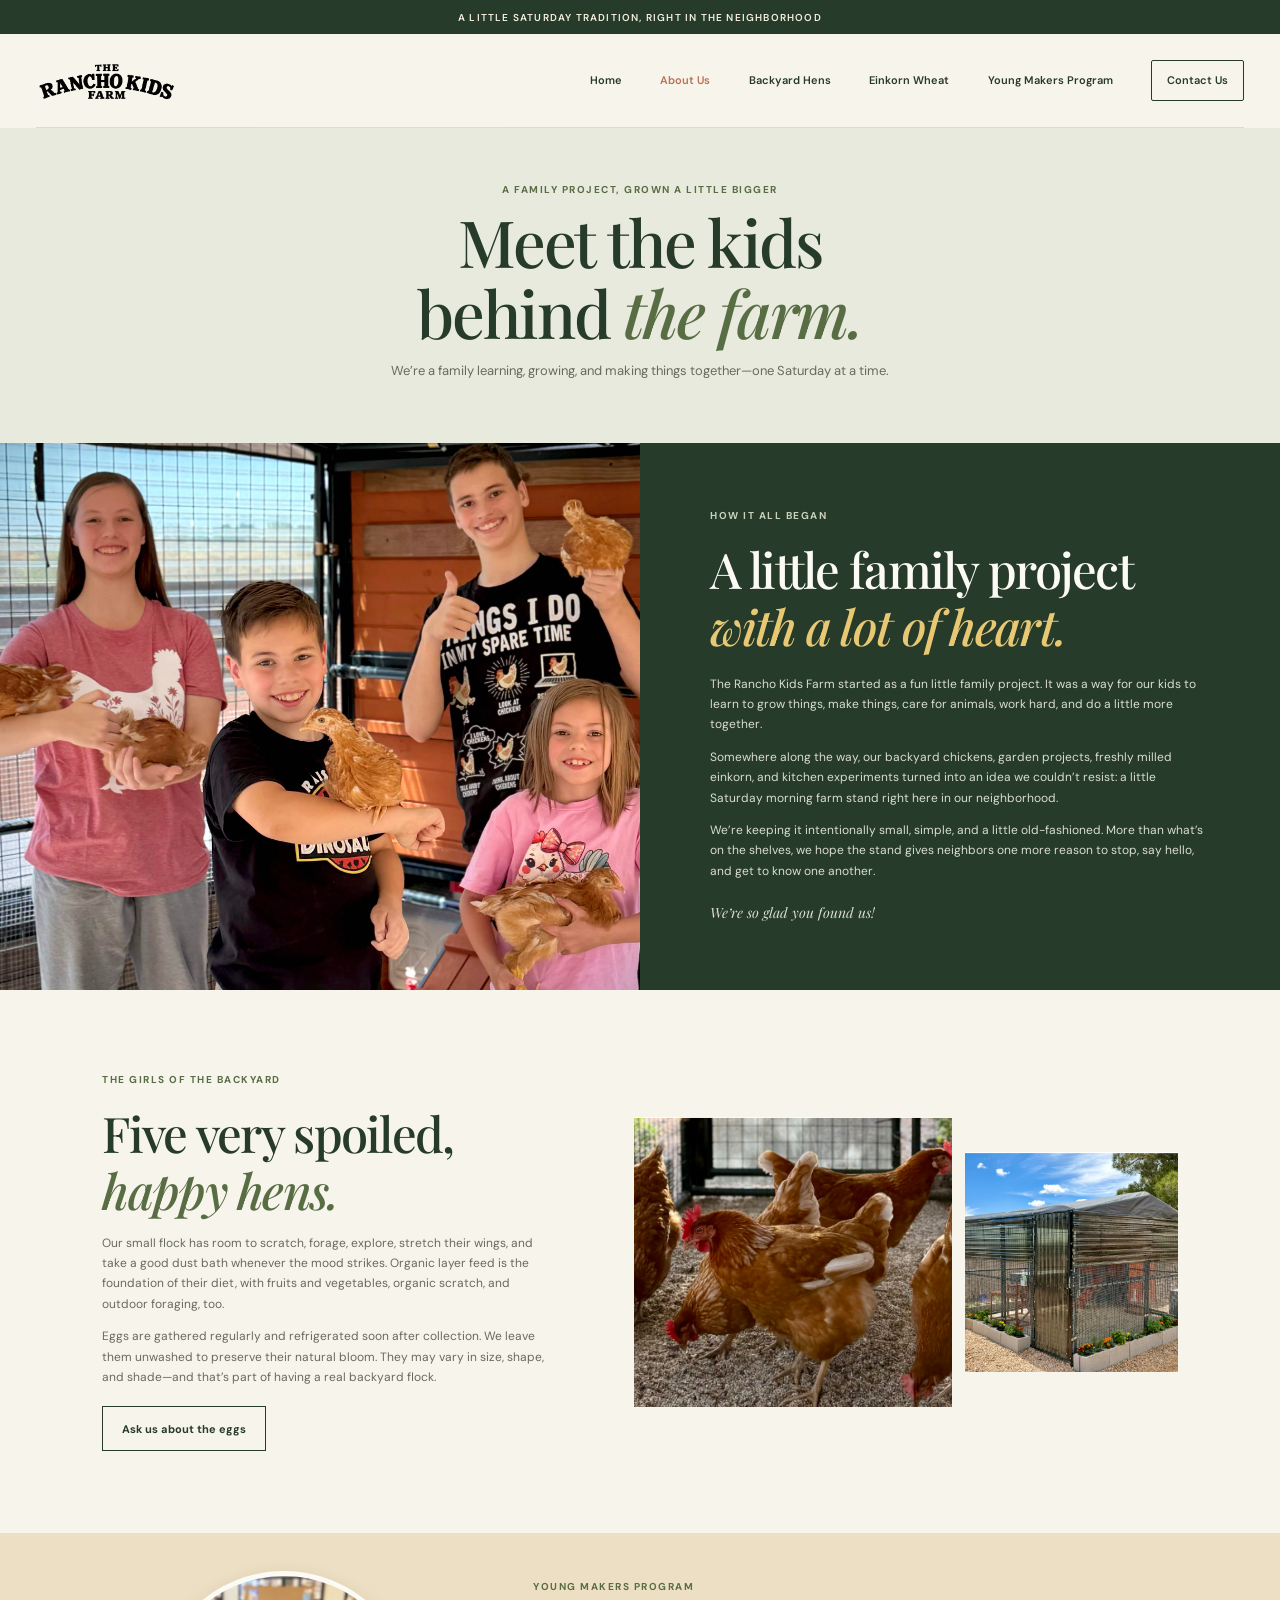
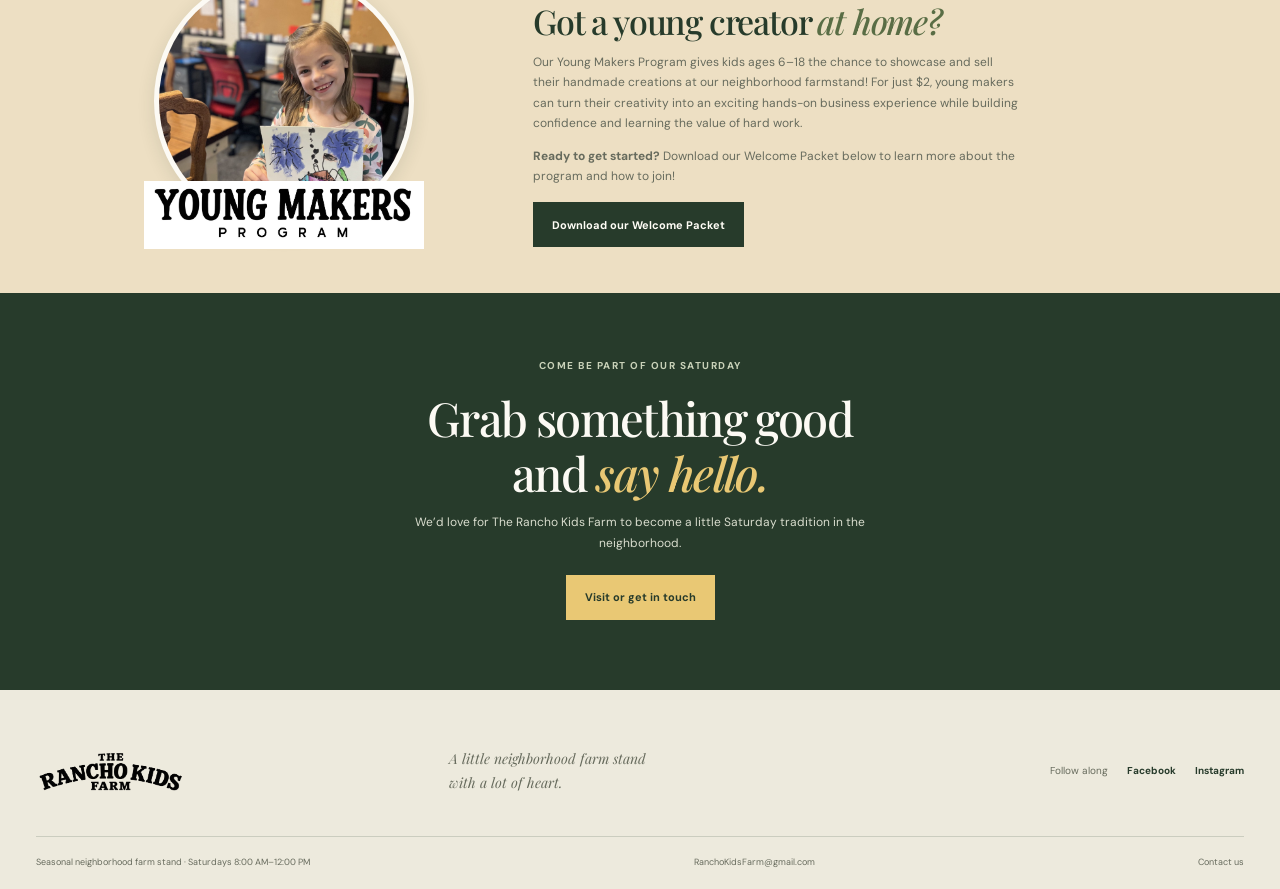
==== commit 3c55e50c: "Add files via upload" ====
--- a/about.html
+++ b/about.html
@@ -18,7 +18,7 @@
     <header class="site-header">
       <a class="brand" href="index.html" aria-label="The Rancho Kids Farm home"><img src="assets/rancho-kids-farm-logo.png" alt="The Rancho Kids Farm"></a>
       <button class="menu-toggle" type="button" aria-expanded="false" aria-controls="primary-navigation"><span class="menu-toggle__label">Menu</span><span class="menu-toggle__icon" aria-hidden="true"><span></span><span></span></span></button>
-      <nav class="navigation" id="primary-navigation" aria-label="Main navigation"><a href="index.html">Home</a><a href="einkorn.html">What is Einkorn?</a><a href="about.html" aria-current="page">About Us</a><a class="navigation__visit" href="contact.html">Contact Us</a></nav>
+      <nav class="navigation" id="primary-navigation" aria-label="Main navigation"><a href="index.html">Home</a><a href="about.html" aria-current="page">About Us</a><a href="about.html#our-hens">Backyard Hens</a><a href="einkorn.html">Einkorn Wheat</a><a href="about.html#young-makers">Young Makers Program</a><a class="navigation__visit" href="contact.html">Contact Us</a></nav>
     </header>
     <main id="main">
       <section class="page-hero page-hero--about">
@@ -45,7 +45,7 @@
         </div>
         <div class="about-hens__photos"><img src="assets/backyard-hens.png" alt="The backyard hens exploring together" loading="lazy"><img src="assets/hen-run.png" alt="The hens' outdoor run and garden" loading="lazy"></div>
       </section>
-      <section class="young-makers young-makers--about">
+      <section class="young-makers young-makers--about" id="young-makers">
         <div class="young-makers__portrait">
           <img class="young-makers__portrait-photo" src="assets/young-makers-featured-creator.png" alt="Young Makers Program creator holding her artwork" loading="lazy">
           <img class="young-makers__logo" src="assets/young-makers-program-logo.png" alt="Young Makers Program" loading="lazy">
@@ -56,7 +56,7 @@
     </main>
     <footer class="site-footer">
       <div class="site-footer__top"><a class="footer-brand" href="index.html"><img src="assets/rancho-kids-farm-logo.png" alt="The Rancho Kids Farm"></a><p>A little neighborhood farm stand<br>with a lot of heart.</p><div class="footer-social"><span>Follow along</span><a href="https://www.facebook.com/share/19NUJJX9h8/?mibextid=wwXIfr" target="_blank" rel="noreferrer">Facebook</a><a href="https://www.instagram.com/ranchokidsfarm?stkn=aXBlZmxoa2U0Zmg3&utm_source=qr" target="_blank" rel="noreferrer">Instagram</a></div></div>
-      <div class="site-footer__bottom"><span>Open most Saturdays · 8 AM–noon</span><a href="mailto:RanchoKidsFarm@gmail.com">RanchoKidsFarm@gmail.com</a><a href="contact.html">Contact us</a></div>
+      <div class="site-footer__bottom"><span>Seasonal neighborhood farm stand · Saturdays 8:00 AM–12:00 PM</span><a href="mailto:RanchoKidsFarm@gmail.com">RanchoKidsFarm@gmail.com</a><a href="contact.html">Contact us</a></div>
     </footer>
   </body>
 </html>
--- a/styles.css
+++ b/styles.css
@@ -59,22 +59,15 @@
 .hero__side-note { position: absolute; right: -28px; bottom: 79px; color: var(--olive); font-size: 8px; font-weight: 700; letter-spacing: .15em; writing-mode: vertical-rl; }
 
 .section-pad { padding: 94px max(36px, calc((100% - var(--page-width)) / 2)); }
-.market { background: var(--paper); }
 .section-heading { max-width: 590px; margin: 0 auto 43px; }
 .section-heading--center { text-align: center; }
 .section-heading .eyebrow { margin-bottom: 11px; }
 h2 { margin-bottom: 14px; font-size: clamp(34px, 4.1vw, 49px); line-height: 1.17; }
 .section-heading > p:last-child { max-width: 490px; margin: 0 auto; color: var(--muted); font-size: 13px; }
-.market__grid { display: grid; max-width: var(--page-width); grid-template-columns: repeat(3, 1fr); gap: 25px; margin: 0 auto; }
-.market-card { position: relative; padding-bottom: 13px; }
-.market-card__image { height: 220px; overflow: hidden; background: var(--sage); }
-.market-card__image img { width: 100%; height: 100%; object-fit: cover; transition: transform .45s ease; }
-.market-card:hover .market-card__image img { transform: scale(1.035); }
-.market-card:nth-child(2) .market-card__image img { object-position: 50% 53%; }
-.market-card__number { display: block; margin: 18px 0 5px; color: var(--clay); font-size: 9px; font-weight: 700; letter-spacing: .15em; }
-.market-card h3 { margin-bottom: 8px; font-family: var(--serif); font-size: 22px; font-weight: 500; }
-.market-card p { min-height: 45px; margin-bottom: 13px; color: var(--muted); font-size: 12px; }
-.market__footnote { margin-top: 38px; color: var(--muted); font-family: var(--serif); font-size: 12px; font-style: italic; text-align: center; }
+.hero__schedule { max-width: 350px; margin: 0 0 24px; padding: 12px 15px; border-left: 2px solid var(--clay); background: rgba(231,234,220,.58); font-size: 11px; line-height: 1.55; }
+.hero__schedule p { margin: 0; }
+.hero__schedule p + p { margin-top: 7px; color: var(--muted); }
+.hero__schedule strong { font-size: 11px; }
 
 .feature-section { display: grid; grid-template-columns: 1fr 1fr; align-items: center; gap: clamp(40px, 8vw, 110px); padding: 104px max(7%, calc((100% - 1160px) / 2)); }
 .feature-section__image { position: relative; height: 440px; }
@@ -252,6 +245,7 @@
 .contact-card p, .contact-card a { margin: 0; color: var(--muted); font-size: 11px; line-height: 1.7; }
 .contact-card a { text-decoration-color: #b7b6a6; text-underline-offset: 3px; }
 .contact-main__copy > .button { margin-top: 4px; }
+.farm-calendar__embed { display: block; width: 100%; max-width: var(--page-width); height: clamp(320px, 50vw, 600px); margin: 0 auto; border: 1px solid rgba(39,59,43,.2); border-radius: 2px; background: var(--paper); }
 .contact-social { display: grid; grid-template-columns: 1fr 1fr 1fr; align-items: center; gap: 21px; padding: 60px max(8%, calc((100% - 1120px) / 2)); background: #e7eadc; }
 .contact-social__intro h2 { margin-bottom: 8px; }
 .contact-social__intro > p:last-child { margin: 0; color: var(--muted); font-size: 11px; }
@@ -305,10 +299,7 @@
   .section-heading { margin-bottom: 30px; }
   h2 { font-size: clamp(33px, 9vw, 43px); }
   .section-heading > p:last-child { font-size: 12px; }
-  .market__grid { grid-template-columns: 1fr; gap: 30px; }
-  .market-card__image { height: 58vw; max-height: 310px; }
-  .market-card p { min-height: 0; }
-  .market__footnote { align-items: flex-start; font-size: 11px; }
+  .hero__schedule { max-width: 450px; margin-bottom: 20px; }
   .feature-section { grid-template-columns: 1fr; gap: 36px; padding: 67px 24px 72px; }
   .feature-section__image { height: 66vw; min-height: 240px; max-height: 390px; margin-right: 9px; }
   .feature-section__copy { max-width: none; }
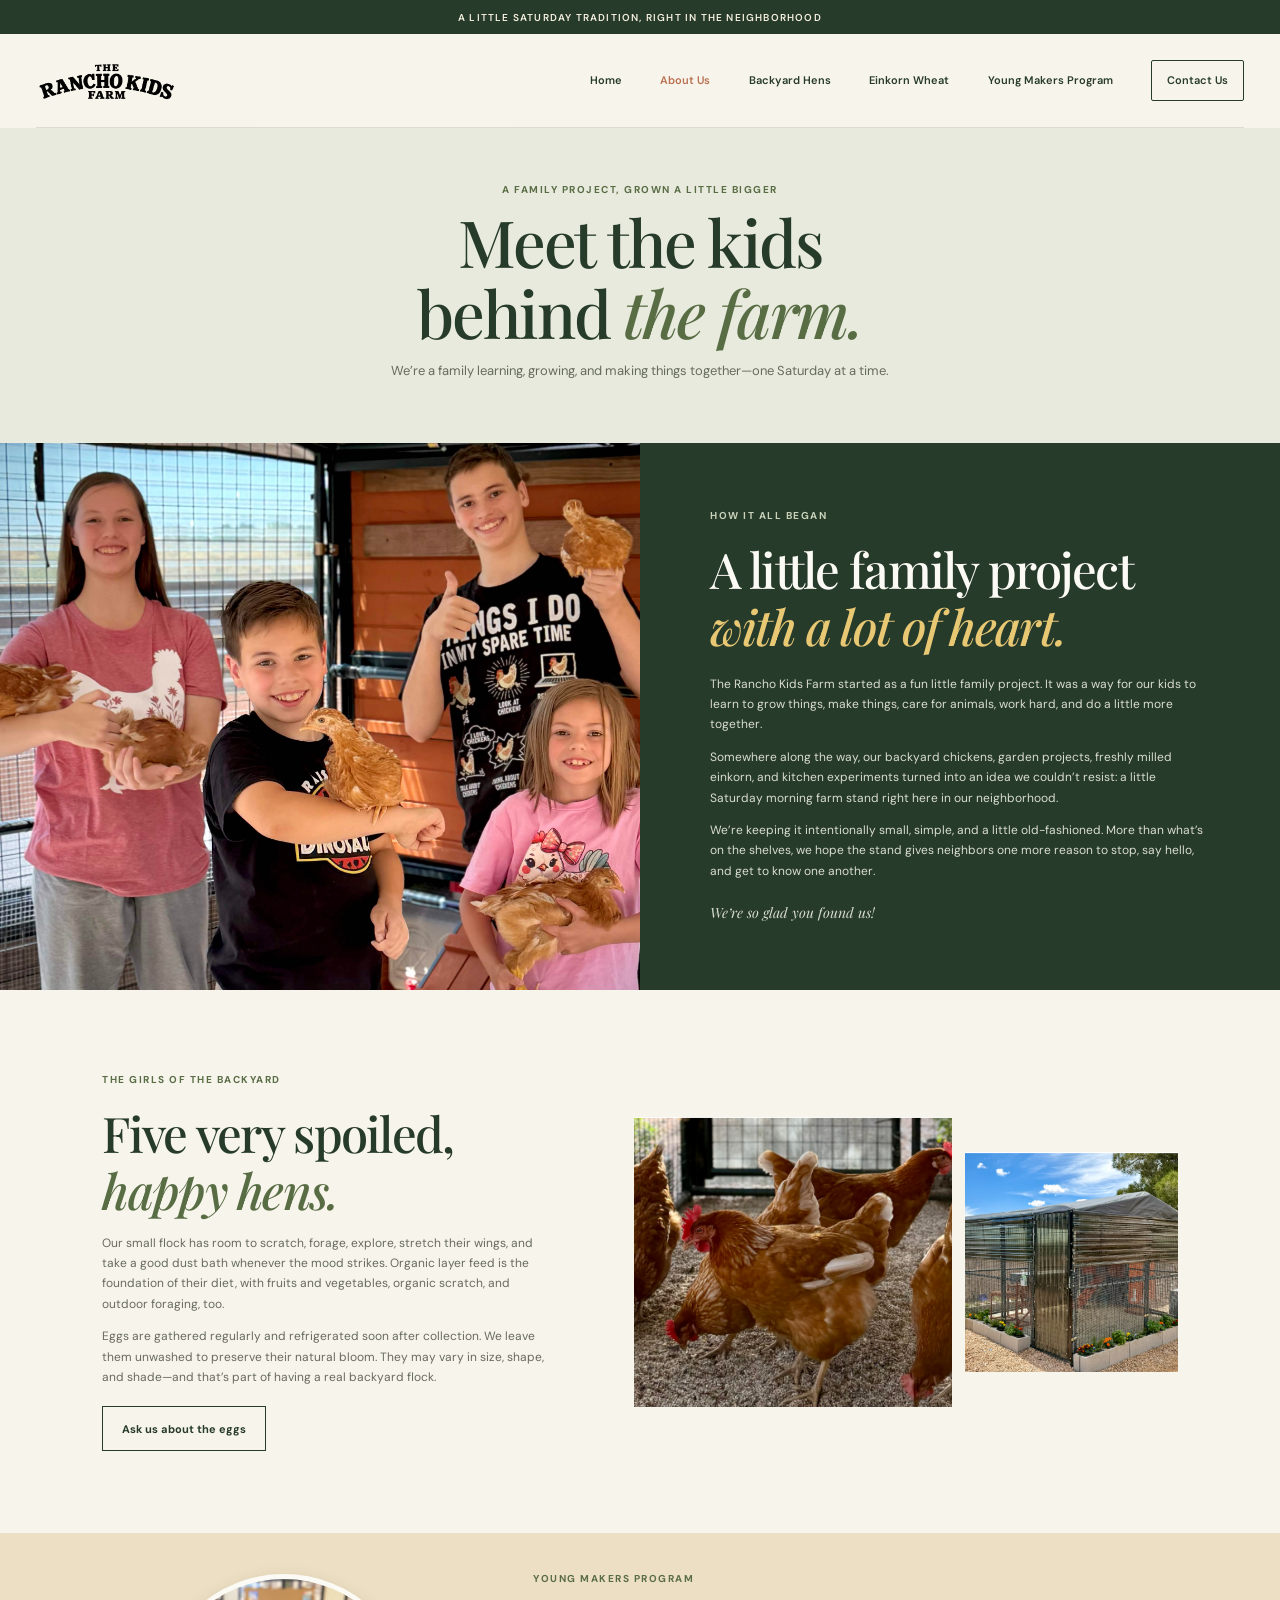
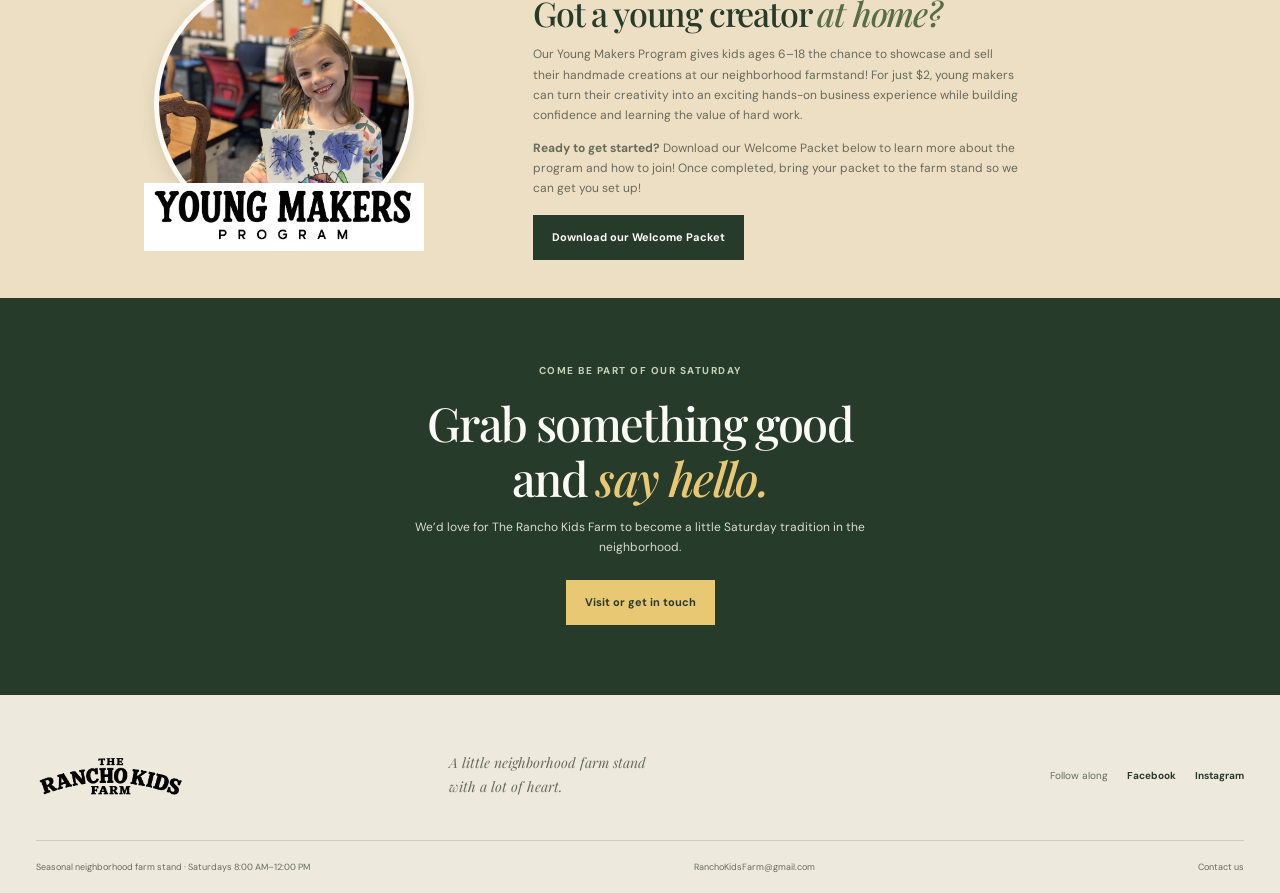
==== commit 58ec9c08: "Add files via upload" ====
--- a/about.html
+++ b/about.html
@@ -6,6 +6,19 @@
     <meta name="theme-color" content="#f7f4eb">
     <meta name="description" content="Meet the family, kids, and backyard hens behind The Rancho Kids Farm, a little neighborhood farm stand with a lot of heart.">
     <title>About Us | The Rancho Kids Farm</title>
+    <link rel="canonical" href="https://ranchokidsfarm.com/about.html">
+    <meta property="og:type" content="website">
+    <meta property="og:url" content="https://ranchokidsfarm.com/about.html">
+    <meta property="og:title" content="About Us | The Rancho Kids Farm">
+    <meta property="og:description" content="Meet the family, kids, and backyard hens behind The Rancho Kids Farm, a seasonal neighborhood farm stand.">
+    <meta property="og:image" content="https://ranchokidsfarm.com/assets/farm-stand.png">
+    <meta property="og:image:width" content="566">
+    <meta property="og:image:height" content="354">
+    <meta property="og:image:alt" content="The Rancho Kids Farm stand stocked with homemade goods and fresh flowers">
+    <meta name="twitter:card" content="summary_large_image">
+    <meta name="twitter:title" content="About Us | The Rancho Kids Farm">
+    <meta name="twitter:description" content="Meet the family, kids, and backyard hens behind The Rancho Kids Farm, a seasonal neighborhood farm stand.">
+    <meta name="twitter:image" content="https://ranchokidsfarm.com/assets/farm-stand.png">
     <link rel="preconnect" href="https://fonts.googleapis.com">
     <link rel="preconnect" href="https://fonts.gstatic.com" crossorigin>
     <link href="https://fonts.googleapis.com/css2?family=DM+Sans:wght@400;500;600;700&family=Playfair+Display:wght@500;600;700&display=swap" rel="stylesheet">
@@ -50,7 +63,7 @@
           <img class="young-makers__portrait-photo" src="assets/young-makers-featured-creator.png" alt="Young Makers Program creator holding her artwork" loading="lazy">
           <img class="young-makers__logo" src="assets/young-makers-program-logo.png" alt="Young Makers Program" loading="lazy">
         </div>
-        <div class="young-makers__copy"><p class="eyebrow">Young Makers Program</p><h2>Got a young creator <em>at home?</em></h2><p>Our Young Makers Program gives kids ages 6–18 the chance to showcase and sell their handmade creations at our neighborhood farmstand! For just $2, young makers can turn their creativity into an exciting hands-on business experience while building confidence and learning the value of hard work.</p><p><strong>Ready to get started?</strong> Download our Welcome Packet below to learn more about the program and how to join!</p><a class="button button--dark" href="young-makers-packet/young-makers-packet.pdf" download="Welcome-Packet.pdf">Download our Welcome Packet</a></div>
+        <div class="young-makers__copy"><p class="eyebrow">Young Makers Program</p><h2>Got a young creator <em>at home?</em></h2><p>Our Young Makers Program gives kids ages 6–18 the chance to showcase and sell their handmade creations at our neighborhood farmstand! For just $2, young makers can turn their creativity into an exciting hands-on business experience while building confidence and learning the value of hard work.</p><p><strong>Ready to get started?</strong> Download our Welcome Packet below to learn more about the program and how to join! Once completed, bring your packet to the farm stand so we can get you set up!</p><a class="button button--dark" href="young-makers-packet/young-makers-packet.pdf" download="Welcome-Packet.pdf">Download our Welcome Packet</a></div>
       </section>
       <section class="page-cta"><p class="eyebrow">Come be part of our Saturday</p><h2>Grab something good<br>and <em>say hello.</em></h2><p>We’d love for The Rancho Kids Farm to become a little Saturday tradition in the neighborhood.</p><a class="button button--dark" href="contact.html">Visit or get in touch</a></section>
     </main>
